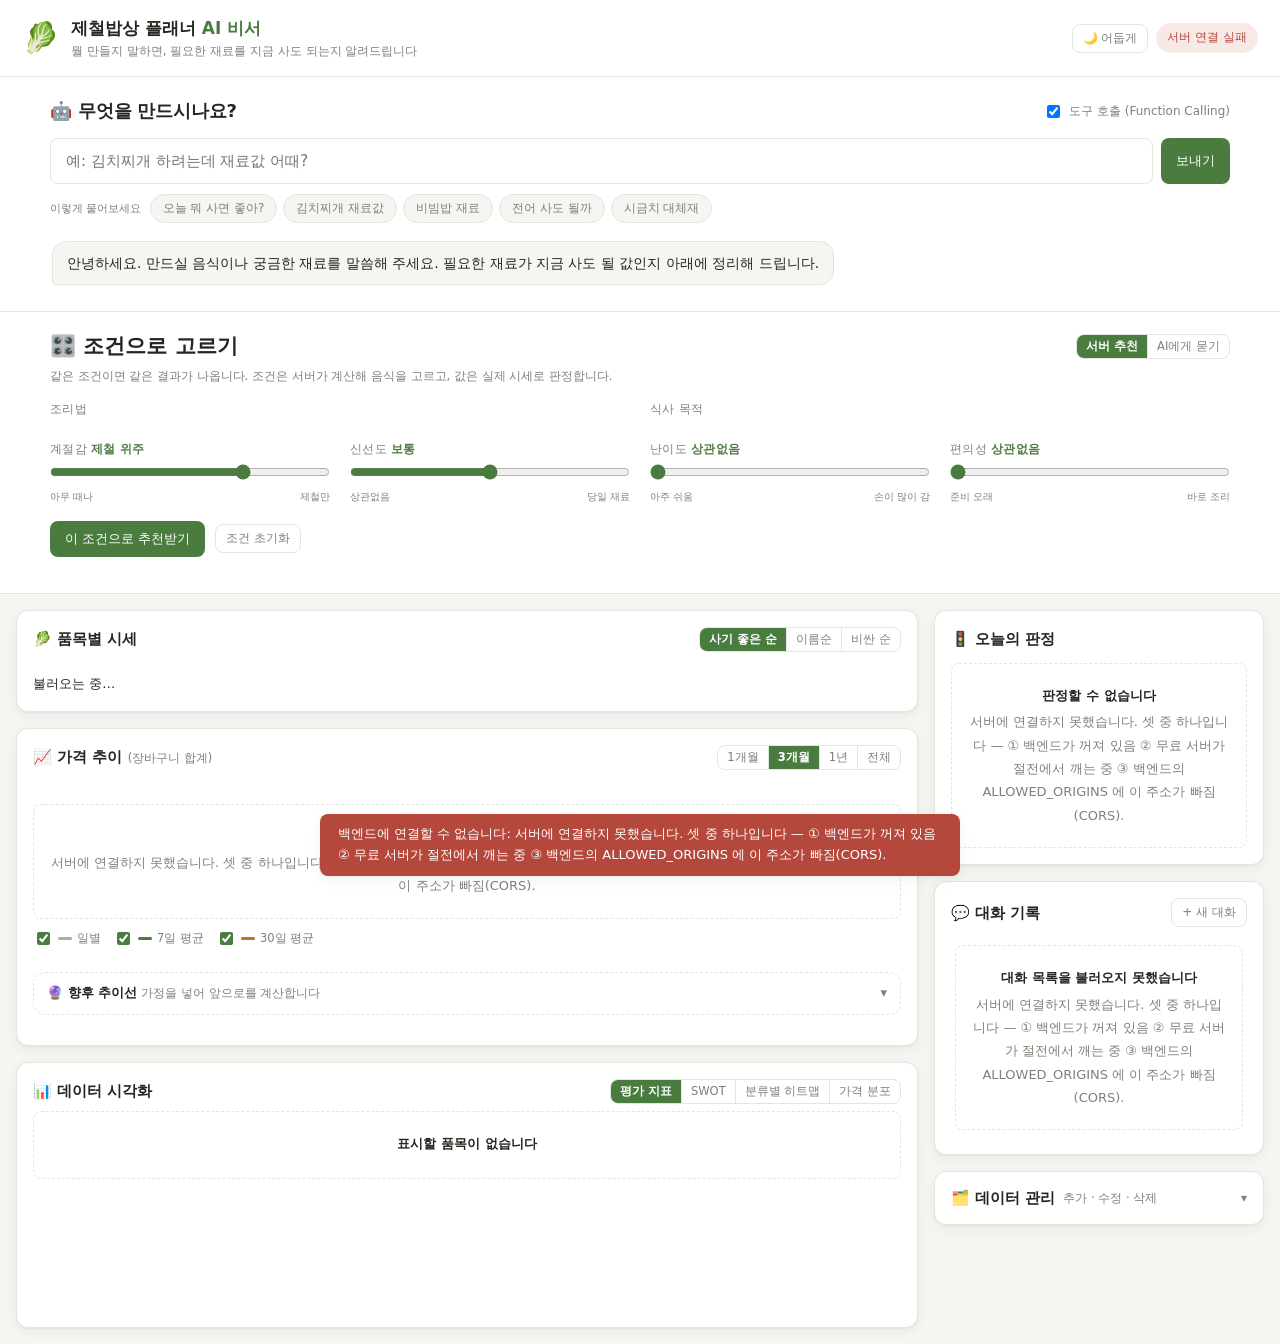
==== frontend/index.html @ d3791ad2 "feat: upload complete 제철밥상 플래너 submission" ====
<!DOCTYPE html>
<html lang="ko">
<head>
  <meta charset="UTF-8" />
  <meta name="viewport" content="width=device-width, initial-scale=1.0" />
  <title>제철밥상 플래너 · AI 비서</title>
  <link rel="stylesheet" href="style.css" />
  <link rel="icon" href="data:image/svg+xml,<svg xmlns='http://www.w3.org/2000/svg' viewBox='0 0 100 100'><text y='.9em' font-size='90'>🥬</text></svg>" />
</head>
<body>

<header class="topbar">
  <div class="brand">
    <span class="logo">🥬</span>
    <div>
      <h1>제철밥상 플래너 <span class="sub">AI 비서</span></h1>
      <p class="tagline">뭘 만들지 말하면, 필요한 재료를 지금 사도 되는지 알려드립니다</p>
    </div>
  </div>
  <div class="topbar-right">
    <button id="themeBtn" class="btn btn--ghost btn--sm" type="button"
            title="밝은 화면 / 어두운 화면 전환" aria-label="화면 모드 전환">🌙 어둡게</button>
    <div id="conn" class="conn conn--wait">서버 연결 확인 중…</div>
  </div>
</header>

<div id="coldstart" class="coldstart" hidden>
  ⏳ 서버가 절전 상태에서 깨어나는 중입니다. 첫 요청은 최대 60초가 걸릴 수 있어요.
</div>

<!-- ══════════════ 1층: AI 채팅 ══════════════ -->
<section class="hero">
  <div class="hero-inner">

    <div class="hero-head">
      <h2>🤖 무엇을 만드시나요?</h2>
      <label class="toggle">
        <input type="checkbox" id="useTools" checked />
        <span>도구 호출 (Function Calling)</span>
      </label>
    </div>

    <form id="chatForm" class="chat-form">
      <input id="chatInput" type="text" maxlength="2000" autocomplete="off"
             placeholder="예: 김치찌개 하려는데 재료값 어때?" required />
      <button id="sendBtn" type="submit" class="btn btn--primary">보내기</button>
    </form>

    <div class="quick-asks" id="quickAsks">
      <span class="quick-label">이렇게 물어보세요</span>
      <button type="button" data-ask="오늘 뭐 사면 좋아?">오늘 뭐 사면 좋아?</button>
      <button type="button" data-ask="김치찌개 하려는데 재료값 어때?">김치찌개 재료값</button>
      <button type="button" data-ask="비빔밥 수업 하려는데 지금 뭐가 싸?">비빔밥 재료</button>
      <button type="button" data-ask="전어 지금 사도 될까?">전어 사도 될까</button>
      <button type="button" data-ask="시금치가 비싼데 뭘 대신 쓸까?">시금치 대체재</button>
    </div>

    <div id="messages" class="messages"></div>
    <div id="toolTrace" class="tool-trace" hidden></div>
  </div>
</section>

<!-- ══════════════ 2층: 조건으로 고르기 ══════════════ -->
<section class="planner">
  <div class="planner-inner">

    <div class="card-head">
      <h2>🎛️ 조건으로 고르기</h2>
      <div class="seg seg--sm" id="planMode" role="group" aria-label="추천 방식">
        <button type="button" data-mode="server" aria-pressed="true">서버 추천</button>
        <button type="button" data-mode="ai">AI에게 묻기</button>
      </div>
    </div>
    <p class="card-note" id="planModeNote">
      같은 조건이면 같은 결과가 나옵니다. 조건은 서버가 계산해 음식을 고르고, 값은 실제 시세로 판정합니다.
    </p>

    <div class="knobs">
      <div class="knob knob--wide">
        <label>조리법</label>
        <div class="chips" id="prepChips"></div>
      </div>
      <div class="knob knob--wide">
        <label>식사 목적</label>
        <div class="chips" id="purposeChips"></div>
      </div>
      <div class="knob">
        <label for="kSeason">계절감 <b id="kSeasonV">보통</b></label>
        <input type="range" id="kSeason" min="0" max="100" value="70" />
        <span class="knob-ends"><i>아무 때나</i><i>제철만</i></span>
      </div>
      <div class="knob">
        <label for="kFresh">신선도 <b id="kFreshV">보통</b></label>
        <input type="range" id="kFresh" min="0" max="100" value="50" />
        <span class="knob-ends"><i>상관없음</i><i>당일 재료</i></span>
      </div>
      <div class="knob">
        <label for="kDiff">난이도 <b id="kDiffV">상관없음</b></label>
        <input type="range" id="kDiff" min="0" max="5" value="0" />
        <span class="knob-ends"><i>아주 쉬움</i><i>손이 많이 감</i></span>
      </div>
      <div class="knob">
        <label for="kConv">편의성 <b id="kConvV">상관없음</b></label>
        <input type="range" id="kConv" min="0" max="5" value="0" />
        <span class="knob-ends"><i>준비 오래</i><i>바로 조리</i></span>
      </div>
    </div>

    <div class="planner-actions">
      <button id="planBtn" class="btn btn--primary" type="button">이 조건으로 추천받기</button>
      <button id="planReset" class="btn btn--ghost btn--sm" type="button">조건 초기화</button>
      <span class="muted" id="planCount"></span>
    </div>

    <div id="planResult" class="plan-result"></div>
  </div>
</section>

<main class="layout">

  <div class="main-col">

    <!-- 대화·추천에서 뽑힌 장바구니 -->
    <section class="card" id="cartCard" hidden>
      <div class="card-head">
        <h2>🛒 필요한 재료</h2>
        <button id="clearFocus" class="btn btn--ghost btn--sm" type="button">전체 보기</button>
      </div>
      <p class="card-note" id="cartReason"></p>
      <div id="cartBoard" class="board"></div>
    </section>

    <!-- 품목별 시세 -->
    <section class="card">
      <div class="card-head">
        <h2 id="boardTitle">🥬 품목별 시세</h2>
        <div class="seg seg--sm" id="sortSeg" role="group" aria-label="정렬">
          <button type="button" data-sort="verdict" aria-pressed="true">사기 좋은 순</button>
          <button type="button" data-sort="name">이름순</button>
          <button type="button" data-sort="price">비싼 순</button>
        </div>
      </div>
      <div class="cat-bar" id="catBar"></div>
      <div id="itemBoard" class="board">불러오는 중…</div>
    </section>

    <!-- 가격 추이 + 예측 -->
    <section class="card">
      <div class="card-head">
        <h2>📈 가격 추이 <span class="unit-note" id="chartSubject">(장바구니 합계)</span></h2>
        <div class="seg seg--sm" id="rangeSeg" role="group" aria-label="기간 선택">
          <button type="button" data-range="30">1개월</button>
          <button type="button" data-range="90" aria-pressed="true">3개월</button>
          <button type="button" data-range="365">1년</button>
          <button type="button" data-range="0">전체</button>
        </div>
      </div>
      <div class="cat-bar" id="chartCatBar"></div>
      <div class="item-picker" id="itemPicker"></div>
      <div class="chart-wrap">
        <div id="chart"></div>
        <div id="tip" class="tip" hidden></div>
      </div>
      <div class="legend" id="legend"></div>
      <div class="alt-row" id="altRow"></div>

      <details class="fc" id="fcBox">
        <summary><b>🔮 향후 추이선</b> <span class="fold-hint">가정을 넣어 앞으로를 계산합니다</span></summary>
        <div class="fc-body">
          <div class="fc-knobs">
            <label>앞으로 <b id="fcDaysV">60일</b>
              <input type="range" id="fcDays" min="14" max="180" step="7" value="60" /></label>
            <label>환율 <b id="fcFxV">+0%</b>
              <input type="range" id="fcFx" min="-20" max="20" value="0" /></label>
            <label>작황 악화 <b id="fcWeatherV">+0%</b>
              <input type="range" id="fcWeather" min="-20" max="20" value="0" /></label>
            <label>운송비 <b id="fcFuelV">+0%</b>
              <input type="range" id="fcFuel" min="-20" max="20" value="0" /></label>
          </div>
          <p class="fc-method" id="fcMethod"></p>
        </div>
      </details>

      <div class="stat-grid" id="statGrid"></div>
    </section>

    <!-- 데이터 시각화 (옛 '데이터 요약' 자리) -->
    <section class="card">
      <div class="card-head">
        <h2>📊 데이터 시각화</h2>
        <div class="seg seg--sm" id="vizSeg" role="group" aria-label="시각화 종류">
          <button type="button" data-viz="radar" aria-pressed="true">평가 지표</button>
          <button type="button" data-viz="swot">SWOT</button>
          <button type="button" data-viz="heat">분류별 히트맵</button>
          <button type="button" data-viz="dist">가격 분포</button>
        </div>
      </div>
      <p class="card-note" id="vizNote"></p>
      <div id="vizBody" class="viz-body">불러오는 중…</div>
    </section>

  </div>

  <aside class="side">

    <section class="card">
      <h2>🚦 오늘의 판정</h2>
      <div id="verdictBox" class="verdict">불러오는 중…</div>
    </section>

    <section class="card">
      <div class="card-head">
        <h2>💬 대화 기록</h2>
        <button id="newChatBtn" class="btn btn--ghost btn--sm">+ 새 대화</button>
      </div>
      <ul id="convList" class="conv-list"><li class="muted">불러오는 중…</li></ul>
    </section>

    <details class="card card--fold">
      <summary><h2>🗂️ 데이터 관리</h2><span class="fold-hint">추가 · 수정 · 삭제</span></summary>
      <div class="fold-body">
        <form id="dataForm" class="data-form">
          <input type="hidden" id="editingId" />
          <label>날짜<input type="date" id="fDate" required /></label>
          <label>가격(원/kg)<input type="number" id="fValue" min="0" step="10" required /></label>
          <label>품목<input type="text" id="fMemo" maxlength="200" placeholder="예: 배추" list="itemNames" /></label>
          <datalist id="itemNames"></datalist>
          <div class="form-actions">
            <button type="submit" id="dataSubmitBtn" class="btn btn--primary btn--sm">추가</button>
            <button type="button" id="cancelEditBtn" class="btn btn--ghost btn--sm" hidden>취소</button>
          </div>
        </form>

        <div class="card-head">
          <h3>최근 기록</h3>
          <button id="reloadDataBtn" class="btn btn--ghost btn--sm">새로고침</button>
        </div>
        <ul id="dataList" class="data-list"><li class="muted">불러오는 중…</li></ul>

        <div class="export-row">
          <span class="muted">내보내기</span>
          <button id="csvBtn" class="btn btn--ghost btn--sm" type="button">CSV</button>
          <button id="jsonBtn" class="btn btn--ghost btn--sm" type="button">JSON</button>
        </div>
        <div id="summaryBox" class="summary summary--mini"></div>
      </div>
    </details>

  </aside>

</main>

<div id="toast" class="toast" hidden></div>

<script src="config.js"></script>
<script src="app.js"></script>
<script src="viz.js"></script>
</body>
</html>
---- frontend/style.css ----
/* ================================================================
   색은 전부 토큰으로만 쓴다. 그래야 다크 모드에서 한 곳만 바꾸면 된다.

   3단으로 정의하는 이유
     1) :root                        기본(밝은 화면)
     2) @media (prefers-color-scheme) 사용자가 OS 를 어둡게 써둔 경우
     3) :root[data-theme="dark"]      화면의 토글로 직접 고른 경우
   2번만 있으면 토글이 안 먹고, 3번만 있으면 OS 설정을 무시하게 된다.
   ================================================================ */
:root {
  color-scheme: light dark;
  --bg: #f5f6f2;
  --card: #ffffff;
  --ink: #22271f;
  --muted: #7a8377;
  --line: #e2e6dd;
  --accent: #4a7c3f;
  --accent-soft: #eaf2e6;
  --warn: #b4761f;
  --danger: #b4483c;
  --grid: #e8ece4;
  --radius: 12px;
  --shadow: 0 1px 2px rgba(30, 40, 25, .05), 0 4px 14px rgba(30, 40, 25, .05);
}

@media (prefers-color-scheme: dark) {
  :root:not([data-theme="light"]) {
    --bg: #11150f;
    --card: #1a1f17;
    --ink: #e6ece1;
    --muted: #8d978a;
    --line: #2b332a;
    --accent: #7db86a;
    --accent-soft: #1e2a1b;
    --warn: #d9a55e;
    --danger: #e08a7c;
    --grid: #262e24;
    --shadow: 0 1px 2px rgba(0, 0, 0, .4), 0 8px 24px rgba(0, 0, 0, .35);
  }
}

:root[data-theme="dark"] {
  --bg: #11150f;
  --card: #1a1f17;
  --ink: #e6ece1;
  --muted: #8d978a;
  --line: #2b332a;
  --accent: #7db86a;
  --accent-soft: #1e2a1b;
  --warn: #d9a55e;
  --danger: #e08a7c;
  --grid: #262e24;
  --shadow: 0 1px 2px rgba(0, 0, 0, .4), 0 8px 24px rgba(0, 0, 0, .35);
}

* { box-sizing: border-box; }

body {
  margin: 0;
  background: var(--bg);
  color: var(--ink);
  font-family: "Pretendard", -apple-system, BlinkMacSystemFont, "Apple SD Gothic Neo",
               "Malgun Gothic", system-ui, sans-serif;
  font-size: 14px;
  line-height: 1.6;
}

/* ---------------- topbar ---------------- */
.topbar {
  display: flex; align-items: center; justify-content: space-between;
  gap: 16px; padding: 14px 22px;
  background: var(--card); border-bottom: 1px solid var(--line);
}
.brand { display: flex; align-items: center; gap: 12px; }
.logo { font-size: 30px; }
.topbar h1 { margin: 0; font-size: 17px; font-weight: 700; }
.topbar h1 .sub { color: var(--accent); font-weight: 600; }
.tagline { margin: 0; font-size: 12px; color: var(--muted); }

.conn { font-size: 12px; padding: 5px 11px; border-radius: 999px; white-space: nowrap; }
.conn--wait { background: #f0eee4; color: var(--warn); }
.conn--ok   { background: var(--accent-soft); color: var(--accent); }
.conn--err  { background: #f8e9e7; color: var(--danger); }

.coldstart {
  margin: 0; padding: 9px 22px; font-size: 13px;
  background: #fdf6e3; color: var(--warn); border-bottom: 1px solid #f0e4c4;
}

/* ---------------- 1층: AI 채팅 (전체 폭) ----------------
   대화가 이 앱의 입구다. 다른 카드와 같은 크기로 옆에 두면
   '무엇부터 해야 하는지'가 보이지 않아서, 폭 전체를 주고 맨 위에 둔다. */
.hero {
  background: var(--card); border-bottom: 1px solid var(--line);
  padding: 20px 16px 22px;
}
.hero-inner { max-width: 1180px; margin: 0 auto; }
.hero-head {
  display: flex; align-items: center; justify-content: space-between;
  gap: 12px; flex-wrap: wrap;
}
.hero-head h2 { margin: 0; font-size: 18px; letter-spacing: -.01em; }
.hero .chat-form { margin-top: 12px; }
.hero .chat-form input { padding: 13px 15px; font-size: 15px; }

.quick-asks { display: flex; flex-wrap: wrap; gap: 6px; align-items: center; margin-top: 10px; }
.quick-label { font-size: 11px; color: var(--muted); margin-right: 2px; }
.quick-asks button {
  border: 1px solid var(--line); background: var(--bg); color: var(--muted);
  border-radius: 999px; font-family: inherit; font-size: 12px;
  padding: 5px 12px; cursor: pointer; transition: .12s;
}
.quick-asks button:hover { border-color: var(--accent); color: var(--accent); background: var(--accent-soft); }

.hero .messages { max-height: 320px; margin-top: 14px; }

/* ---------------- layout ---------------- */
.layout {
  display: grid;
  grid-template-columns: minmax(0, 1fr) 330px;
  gap: 16px; padding: 16px; align-items: start;
  max-width: 1500px; margin: 0 auto;
}
.side, .middle, .main-col { display: flex; flex-direction: column; gap: 16px; min-width: 0; }

.card {
  background: var(--card); border: 1px solid var(--line);
  border-radius: var(--radius); padding: 16px; box-shadow: var(--shadow);
}
.card h2 { margin: 0 0 12px; font-size: 15px; }
.card-note { margin: -6px 0 13px; font-size: 11.5px; color: var(--muted); line-height: 1.55; }
.unit-note { font-size: 11.5px; font-weight: 400; color: var(--muted); }
.card h3 { margin: 0; font-size: 13px; color: var(--muted); }
.card-head { display: flex; align-items: center; justify-content: space-between; gap: 8px; margin-bottom: 10px; }
.card-head h2 { margin: 0; }
.muted { color: var(--muted); font-size: 13px; }

/* ---------------- buttons ---------------- */
.btn {
  border: 1px solid transparent; border-radius: 8px; cursor: pointer;
  font-family: inherit; font-size: 13px; padding: 8px 14px; transition: .15s;
}
.btn--primary { background: var(--accent); color: #fff; }
.btn--primary:hover:not(:disabled) { background: #3d6834; }
.btn--ghost { background: transparent; color: var(--muted); border-color: var(--line); }
.btn--ghost:hover { background: var(--bg); color: var(--ink); }
.btn--sm { padding: 5px 10px; font-size: 12px; }
.btn:disabled { opacity: .5; cursor: not-allowed; }

/* ---------------- summary ---------------- */
.summary { font-size: 13px; }
.summary dl { display: grid; grid-template-columns: auto 1fr; gap: 4px 12px; margin: 0; }
.summary dt { color: var(--muted); }
.summary dd { margin: 0; text-align: right; font-variant-numeric: tabular-nums; }
.trend-pill {
  display: inline-block; margin-top: 10px; padding: 4px 10px;
  border-radius: 999px; font-size: 12px; background: var(--accent-soft); color: var(--accent);
}
.trend-pill.up   { background: #fbeceb; color: var(--danger); }
.trend-pill.down { background: #e8f0fa; color: #2f6099; }

/* ---------------- 판정 카드 ---------------- */
.verdict { font-size: 13px; }

/* 숫자만 보여주면 무슨 값인지 알 수 없다. 대상을 맨 위에 밝힌다. */
.subject {
  padding-bottom: 10px; margin-bottom: 12px; border-bottom: 1px solid var(--line);
}
.subject b { display: block; font-size: 13.5px; font-weight: 700; }
.subject span { display: block; font-size: 11.5px; color: var(--muted); margin-top: 2px; line-height: 1.5; }

.chip {
  font-size: 11.5px; padding: 2px 9px; border-radius: 999px;
  border: 1px solid var(--line); color: var(--muted); background: var(--bg);
}
.chip--good { border-color: var(--accent); color: var(--accent); background: var(--accent-soft); }
.chip--bad { border-color: var(--danger); color: var(--danger); background: transparent; }

.pick-row { display: flex; flex-wrap: wrap; gap: 5px; align-items: center; margin-top: 11px; }
.pick-label { font-size: 10.5px; letter-spacing: .08em; font-weight: 700; width: 100%; }
.pick-label.good { color: var(--accent); }
.pick-label.bad { color: var(--danger); }

.basket-line {
  margin-top: 13px; padding: 9px 11px; border-radius: 8px;
  background: var(--bg); font-size: 12px; color: var(--muted); line-height: 1.6;
}
.basket-line b { color: var(--ink); font-variant-numeric: tabular-nums; }

/* ---------------- 품목별 시세판 ---------------- */
.board { font-size: 13px; }
.board-head, .board-row {
  display: grid; grid-template-columns: 1.5fr 1fr .8fr .7fr 1.5fr;
  gap: 6px; align-items: center; padding: 8px 6px;
}
.board-head {
  font-size: 10px; letter-spacing: .06em; color: var(--muted);
  border-bottom: 1px solid var(--line);
}
.board-head span:not(:first-child) { text-align: right; }
.board-head span:last-child { text-align: right; }

.board-row {
  width: 100%; background: transparent; border: 0; border-bottom: 1px solid var(--line);
  border-left: 3px solid transparent; cursor: pointer; text-align: left;
  font-family: inherit; color: inherit; transition: background .12s;
}
.board-row:hover { background: var(--bg); }
.board-row[aria-expanded="true"] { background: var(--accent-soft); }
.board-row:focus-visible { outline: 2px solid var(--accent); outline-offset: -2px; }
.tone-border-good { border-left-color: var(--accent); }
.tone-border-warn { border-left-color: var(--warn); }
.tone-border-bad { border-left-color: var(--danger); }
.tone-border-mid { border-left-color: var(--line); }

.bi-name { font-weight: 600; display: flex; flex-direction: column; gap: 1px; min-width: 0; }
.bi-name em { font-style: normal; font-size: 10px; color: var(--muted); font-weight: 400; }
.bi-price, .bi-pct { text-align: right; font-variant-numeric: tabular-nums; }
.bi-pct { font-weight: 600; font-size: 12px; }
/* 숫자 옆의 작은 라벨. '평년'·'전주' 를 붙여 두면 표 머리글을 안 봐도 뜻이 통한다. */
.bi-price em, .bi-pct em {
  display: block; font-style: normal; font-size: 9.5px;
  font-weight: 400; color: var(--muted); letter-spacing: .02em;
}
.bi-verdict { text-align: right; font-size: 11.5px; font-weight: 600; }

.board-detail {
  max-height: 0; overflow: hidden; padding: 0 10px;
  background: var(--bg); border-bottom: 1px solid var(--line);
  transition: max-height .2s ease, padding .2s ease;
}
.board-detail.open { max-height: 260px; padding: 11px 10px 13px; }
.board-detail p { margin: 0 0 7px; font-size: 12.5px; line-height: 1.6; }
.detail-actions { display: flex; gap: 6px; flex-wrap: wrap; margin-top: 4px; }

/* ---------------- 대화에서 뽑힌 장바구니 ---------------- */
#cartCard { border-color: var(--accent); box-shadow: 0 0 0 3px var(--accent-soft), var(--shadow); }
.cart-total {
  display: flex; align-items: baseline; justify-content: space-between;
  padding: 11px 8px 4px; font-size: 12.5px; color: var(--muted);
}
.cart-total b { font-size: 17px; color: var(--ink); font-variant-numeric: tabular-nums; }
.cart-advice {
  margin: 6px 0 0; padding: 9px 11px; border-radius: 8px;
  background: var(--bg); font-size: 12.5px; line-height: 1.65; color: var(--muted);
}
.cart-advice b { color: var(--ink); }

/* ---------------- 접히는 카드 (관리·통계) ----------------
   매번 쓰는 기능이 아니라 접어 둔다. 지우지는 않는다 — 과제 요구사항이다. */
.card--fold { padding: 0; }
.card--fold > summary {
  display: flex; align-items: center; gap: 8px; cursor: pointer;
  padding: 14px 16px; list-style: none;
}
.card--fold > summary::-webkit-details-marker { display: none; }
.card--fold > summary::after { content: "▾"; margin-left: auto; color: var(--muted); font-size: 12px; }
.card--fold[open] > summary::after { content: "▴"; }
.card--fold[open] > summary { border-bottom: 1px solid var(--line); }
.card--fold > summary h2 { margin: 0; }
.card--fold > summary:hover { background: var(--bg); }
.fold-hint { font-size: 11.5px; color: var(--muted); }
.fold-body { padding: 14px 16px 16px; }

/* ---------------- 그래프 품목 선택 ---------------- */
.item-picker { display: flex; flex-wrap: wrap; gap: 5px; margin-top: 12px; }
.pick-chip {
  border: 1px solid var(--line); background: var(--card); color: var(--muted);
  border-radius: 999px; font-family: inherit; font-size: 12px;
  padding: 4px 11px; cursor: pointer; transition: .12s;
}
.pick-chip:hover { border-color: var(--accent); color: var(--ink); }
.pick-chip[aria-pressed="true"] {
  background: var(--accent); border-color: var(--accent); color: var(--card); font-weight: 700;
}
.verdict-head { display: flex; align-items: baseline; gap: 8px; flex-wrap: wrap; }
.verdict-label {
  font-size: 17px; font-weight: 700; letter-spacing: -.01em;
}
.verdict-price { margin-left: auto; font-size: 17px; font-weight: 600; font-variant-numeric: tabular-nums; }
.tone-good { color: var(--accent); }
.tone-mid  { color: var(--muted); }
.tone-warn { color: var(--warn); }
.tone-bad  { color: var(--danger); }

.verdict-reason { margin: 9px 0 0; color: var(--muted); line-height: 1.65; }

/* 0을 가운데 둔 좌우 막대 — 평년보다 싼지 비싼지를 한눈에 */
.meter { position: relative; height: 7px; border-radius: 4px; background: var(--bg); margin: 14px 0 0; overflow: hidden; }
.meter i { position: absolute; top: 0; bottom: 0; border-radius: 4px; }
.meter .zero { position: absolute; top: -3px; bottom: -3px; left: 50%; width: 1px; background: var(--line); }
.meter-labels { display: flex; justify-content: space-between; font-size: 10.5px; color: var(--muted); margin-top: 5px; }

.axes { display: grid; grid-template-columns: 1fr 1fr; gap: 10px; margin-top: 14px; }
.axis {
  background: var(--bg); border-radius: 8px; padding: 9px 11px;
}
.axis-name { font-size: 10.5px; letter-spacing: .1em; color: var(--muted); }
.axis-value { font-size: 16px; font-weight: 600; font-variant-numeric: tabular-nums; margin-top: 2px; }
.axis-sub { font-size: 11px; color: var(--muted); }

.basis-note {
  margin-top: 12px; padding-top: 10px; border-top: 1px dashed var(--line);
  font-size: 11.5px; color: var(--muted); line-height: 1.6;
}

/* ---------------- 빈 상태 ---------------- */
.empty {
  border: 1px dashed var(--line); border-radius: 8px;
  padding: 20px 16px; text-align: center; color: var(--muted);
  font-size: 13px; line-height: 1.8;
}
.empty b { color: var(--ink); display: block; margin-bottom: 3px; }

/* ---------------- 차트 ---------------- */
.topbar-right { display: flex; align-items: center; gap: 8px; }

.seg { display: inline-flex; border: 1px solid var(--line); border-radius: 8px; overflow: hidden; }
.seg button {
  border: 0; border-right: 1px solid var(--line); background: transparent;
  color: var(--muted); font-family: inherit; font-size: 12px; padding: 5px 11px; cursor: pointer;
}
.seg button:last-child { border-right: 0; }
.seg button:hover { background: var(--bg); color: var(--ink); }
.seg button[aria-pressed="true"] { background: var(--accent); color: var(--card); font-weight: 700; }
.seg--sm button { font-size: 11.5px; padding: 4px 9px; }

.chart-wrap { position: relative; margin-top: 12px; }
.chart-wrap svg { display: block; width: 100%; height: auto; overflow: visible; }
.gridline { stroke: var(--grid); stroke-width: 1; }
.axis-text { fill: var(--muted); font-size: 10px; font-variant-numeric: tabular-nums; }
.series-line { fill: none; stroke-width: 1.6; stroke-linejoin: round; stroke-linecap: round; }
.hit { fill: transparent; cursor: crosshair; }
.cursor-line { stroke: var(--muted); stroke-width: 1; stroke-dasharray: 3 3; }
.cursor-dot { stroke: var(--card); stroke-width: 2; }

.tip {
  position: absolute; pointer-events: none; z-index: 3;
  background: var(--ink); color: var(--card); border-radius: 7px;
  padding: 7px 10px; font-size: 11.5px; line-height: 1.6; white-space: nowrap;
  box-shadow: var(--shadow);
}
.tip b { font-variant-numeric: tabular-nums; }
.tip i { display: inline-block; width: 8px; height: 3px; border-radius: 2px; margin-right: 5px; vertical-align: middle; }

.legend { display: flex; flex-wrap: wrap; gap: 12px; margin-top: 10px; font-size: 11.5px; color: var(--muted); }
.legend label { display: inline-flex; align-items: center; gap: 5px; cursor: pointer; }
.legend input { width: 13px; height: 13px; accent-color: var(--accent); }
.legend .sw { width: 14px; height: 3px; border-radius: 2px; display: inline-block; }

.stat-grid {
  display: grid; grid-template-columns: repeat(auto-fit, minmax(78px, 1fr));
  gap: 8px; margin-top: 14px;
}
.stat-grid div { background: var(--bg); border-radius: 8px; padding: 8px 9px; }
.stat-grid .k { font-size: 10px; letter-spacing: .06em; color: var(--muted); }
.stat-grid .v { font-size: 14px; font-weight: 600; font-variant-numeric: tabular-nums; margin-top: 2px; }

.export-row {
  display: flex; align-items: center; gap: 7px; margin-top: 14px;
  padding-top: 12px; border-top: 1px dashed var(--line);
}
.export-row .muted { margin-right: auto; font-size: 11.5px; }

/* ---------------- chat ---------------- */
.chat-card { display: flex; flex-direction: column; min-height: 400px; }
.toggle { display: flex; align-items: center; gap: 6px; font-size: 12px; color: var(--muted); cursor: pointer; }

.messages { flex: 1; overflow-y: auto; max-height: 60vh; padding: 4px 2px; display: flex; flex-direction: column; gap: 12px; }
.msg { display: flex; }
.msg--user { justify-content: flex-end; }
.bubble {
  max-width: 78%; padding: 10px 14px; border-radius: 14px;
  border: 1px solid var(--line); background: var(--bg); white-space: pre-wrap; word-break: break-word;
}
.msg--user .bubble { background: var(--accent); color: #fff; border-color: var(--accent); border-bottom-right-radius: 4px; }
.msg--assistant .bubble { border-bottom-left-radius: 4px; }

.loading-dots span {
  display: inline-block; width: 6px; height: 6px; margin-right: 4px; border-radius: 50%;
  background: var(--muted); animation: blink 1.2s infinite;
}
.loading-dots span:nth-child(2) { animation-delay: .2s; }
.loading-dots span:nth-child(3) { animation-delay: .4s; }
@keyframes blink { 0%, 60%, 100% { opacity: .25 } 30% { opacity: 1 } }

.tool-trace {
  margin-top: 10px; padding: 9px 12px; border-radius: 8px;
  background: #f4f6f0; border: 1px dashed var(--line);
  font-size: 12px; color: var(--muted); font-family: ui-monospace, Menlo, monospace;
}

.chat-form { display: flex; gap: 8px; margin-top: 14px; }
.chat-form input {
  flex: 1; padding: 11px 13px; border: 1px solid var(--line);
  border-radius: 8px; font-family: inherit; font-size: 14px;
}
.chat-form input:focus { outline: 2px solid var(--accent-soft); border-color: var(--accent); }

/* ---------------- data form / lists ---------------- */
.data-form { display: flex; flex-direction: column; gap: 8px; margin-bottom: 18px; }
.data-form label { display: flex; flex-direction: column; gap: 3px; font-size: 12px; color: var(--muted); }
.data-form input {
  padding: 8px 10px; border: 1px solid var(--line); border-radius: 7px;
  font-family: inherit; font-size: 13px; color: var(--ink);
}
.form-actions { display: flex; gap: 6px; margin-top: 2px; }

.data-list, .conv-list { list-style: none; margin: 8px 0 0; padding: 0; max-height: 340px; overflow-y: auto; }
.data-list li, .conv-list li {
  padding: 8px 4px; border-bottom: 1px solid var(--line); font-size: 13px;
  display: flex; align-items: center; gap: 8px;
}
.data-list li:last-child, .conv-list li:last-child { border-bottom: none; }
.row-main { flex: 1; min-width: 0; }
.row-date { color: var(--muted); font-size: 11px; }
.row-value { font-weight: 600; font-variant-numeric: tabular-nums; }
.row-memo { color: var(--muted); }
.row-actions { display: flex; gap: 4px; }
.icon-btn {
  border: none; background: none; cursor: pointer; padding: 3px 5px;
  border-radius: 5px; font-size: 12px; color: var(--muted);
}
.icon-btn:hover { background: var(--bg); color: var(--ink); }
.icon-btn.del:hover { background: #f8e9e7; color: var(--danger); }

.conv-list li { cursor: pointer; }
.conv-list li:hover { background: var(--bg); }
.conv-list .title { font-weight: 600; display: block; overflow: hidden; text-overflow: ellipsis; white-space: nowrap; }
.conv-list .preview { color: var(--muted); font-size: 12px; display: block; overflow: hidden; text-overflow: ellipsis; white-space: nowrap; }
.conv-list li.active { background: var(--accent-soft); }

/* ---------------- toast ---------------- */
.toast {
  position: fixed; bottom: 24px; left: 50%; transform: translateX(-50%);
  background: var(--ink); color: #fff; padding: 10px 18px;
  border-radius: 8px; font-size: 13px; z-index: 50; box-shadow: var(--shadow);
}

/* ---------------- responsive ---------------- */
@media (max-width: 1100px) {
  .layout { grid-template-columns: 1fr; }
  .middle { order: -1; }
  .chat-card { min-height: auto; }
}

@media (max-width: 700px) {
  /* 좁은 화면에서는 표를 2줄로 접는다. 5칸을 억지로 밀어 넣으면 숫자가 겹친다. */
  .board-head { display: none; }
  .board-row {
    grid-template-columns: 1fr auto auto; grid-auto-rows: auto;
    row-gap: 3px; column-gap: 12px; padding: 11px 8px;
  }
  .bi-name { grid-column: 1; grid-row: 1; }
  .bi-verdict { grid-column: 2 / span 2; grid-row: 1; }
  .bi-price { grid-column: 1; grid-row: 2; text-align: left; }
  .board-row > span:nth-child(3) { grid-column: 2; grid-row: 2; }
  .board-row > span:nth-child(4) { grid-column: 3; grid-row: 2; }
  .bi-price em, .bi-pct em { display: inline; margin-left: 3px; font-size: 10px; }

  .topbar { flex-wrap: wrap; padding: 12px 14px; gap: 8px; }
  .topbar h1 { font-size: 15px; }
  .brand { flex: 1 1 100%; }
  .tagline { font-size: 11.5px; }
  .topbar-right { width: 100%; justify-content: flex-end; }

  .hero { padding: 16px 12px 18px; }
  .hero-head h2 { font-size: 16px; }
  .layout { padding: 12px; }
  .seg--sm button { padding: 5px 8px; }
}

/* ==========================================================================
   조건 손잡이 · 분류 · 시각화 · 예측
   ========================================================================== */

/* ---------------- 2층: 조건으로 고르기 ---------------- */
.planner {
  background: var(--card); border-bottom: 1px solid var(--line);
  padding: 18px 16px 20px;
}
.planner-inner { max-width: 1180px; margin: 0 auto; }
.planner .card-head { margin-bottom: 4px; }
.planner .card-note { margin: 0 0 14px; }

/* 4칸 격자: 윗줄은 칩 두 묶음(각 2칸), 아랫줄은 손잡이 4개.
   auto-fit 으로 두면 칩 묶음 옆에 손잡이가 끼어들어 줄이 어긋난다. */
.knobs { display: grid; grid-template-columns: repeat(4, 1fr); gap: 16px 20px; }
.knob--wide { grid-column: span 2; }
@media (max-width: 1000px) { .knobs { grid-template-columns: repeat(2, 1fr); } }
.knob label {
  display: block; font-size: 11.5px; color: var(--muted);
  letter-spacing: .03em; margin-bottom: 6px;
}
.knob label b { color: var(--accent); font-weight: 700; }
.knob input[type="range"] { width: 100%; accent-color: var(--accent); margin: 0; }
.knob-ends {
  display: flex; justify-content: space-between; margin-top: 2px;
}
.knob-ends i { font-style: normal; font-size: 10px; color: var(--muted); }

.chips { display: flex; flex-wrap: wrap; gap: 5px; }
.chip-btn {
  border: 1px solid var(--line); background: var(--bg); color: var(--muted);
  border-radius: 999px; font-family: inherit; font-size: 12px;
  padding: 5px 12px; cursor: pointer; transition: .12s;
}
.chip-btn:hover { border-color: var(--accent); color: var(--ink); }
.chip-btn[aria-pressed="true"] {
  background: var(--accent); border-color: var(--accent); color: var(--card); font-weight: 700;
}

.planner-actions { display: flex; align-items: center; gap: 10px; margin-top: 16px; flex-wrap: wrap; }
.planner-actions .muted { font-size: 11.5px; }

.plan-result {
  display: grid; grid-template-columns: repeat(auto-fill, minmax(250px, 1fr));
  gap: 12px; margin-top: 16px;
}
.dish {
  border: 1px solid var(--line); border-radius: var(--radius);
  padding: 13px 14px; background: var(--bg);
}
.dish header { display: flex; align-items: baseline; gap: 7px; flex-wrap: wrap; }
.dish h3 { margin: 0; font-size: 15px; }
.dish-tag {
  font-size: 10.5px; color: var(--muted); border: 1px solid var(--line);
  border-radius: 999px; padding: 1px 8px; background: var(--card);
}
.dish-cost { margin-left: auto; font-weight: 700; font-variant-numeric: tabular-nums; }
.dish-why { margin: 7px 0 9px; font-size: 12px; color: var(--muted); line-height: 1.55; }

.ing-list { list-style: none; margin: 0 0 10px; padding: 0; display: flex; flex-direction: column; gap: 4px; }
.ing {
  display: flex; align-items: center; gap: 6px; flex-wrap: wrap;
  font-size: 12.5px; padding: 4px 0; border-bottom: 1px dashed var(--line);
}
.ing:last-child { border-bottom: 0; }
.ing-price { margin-left: auto; font-variant-numeric: tabular-nums; color: var(--muted); }
.ing-verdict { font-size: 11px; font-weight: 700; }
.ing--unknown { color: var(--muted); }
.ing--unknown em { font-style: normal; font-size: 10.5px; }

.alt-pill {
  font-size: 10.5px; border: 1px dashed var(--line); border-radius: 999px;
  padding: 1px 7px; color: var(--muted); cursor: help;
}

/* ---------------- 분류 막대 (대·중·소) ---------------- */
.cat-bar { display: flex; flex-direction: column; gap: 5px; margin: 2px 0 12px; }
.cat-row { display: flex; flex-wrap: wrap; gap: 4px; align-items: center; }
.cat-label {
  font-size: 10px; letter-spacing: .06em; color: var(--muted);
  width: 40px; flex: 0 0 40px;
}
.cat-chip {
  border: 1px solid var(--line); background: var(--card); color: var(--muted);
  border-radius: 7px; font-family: inherit; font-size: 11.5px;
  padding: 3px 9px; cursor: pointer; transition: .12s;
}
.cat-chip:hover { border-color: var(--accent); color: var(--ink); }
.cat-chip[aria-pressed="true"] {
  background: var(--accent); border-color: var(--accent); color: var(--card); font-weight: 700;
}
.cat-chip em {
  font-style: normal; font-size: 9.5px; opacity: .65; margin-left: 4px;
}

/* ---------------- 시각화 공통 ---------------- */
.viz-body { min-height: 200px; }
.is-measured-txt { color: var(--accent); }

/* ① 레이더 */
.radar-grid {
  display: grid; grid-template-columns: repeat(auto-fill, minmax(168px, 1fr)); gap: 10px;
}
.radar-card { margin: 0; padding: 6px 4px 10px; border: 1px solid var(--line); border-radius: var(--radius); }
.radar-card svg { display: block; width: 100%; height: auto; }
.radar-web { fill: none; stroke: var(--grid); stroke-width: 1; }
.radar-area { fill: var(--accent); fill-opacity: .18; stroke: var(--accent); stroke-width: 1.6; }
.radar-dot.is-measured { fill: var(--accent); }
.radar-dot.is-ref { fill: var(--card); stroke: var(--muted); stroke-width: 1.4; }
.radar-label { fill: var(--muted); font-size: 10px; }
.radar-label.is-measured { fill: var(--accent); font-weight: 700; }
.radar-card figcaption {
  display: flex; align-items: baseline; gap: 6px; flex-wrap: wrap;
  padding: 0 8px; font-size: 12.5px;
}
.radar-card figcaption .muted { font-size: 10.5px; }
.radar-score { margin-left: auto; font-size: 10.5px; color: var(--accent); font-weight: 700; }

/* ② SWOT */
.swot { display: grid; grid-template-columns: 1fr 1fr; gap: 10px; }
.swot-cell { border: 1px solid var(--line); border-radius: var(--radius); padding: 12px 14px; background: var(--bg); }
.swot-cell h3 { margin: 0 0 8px; font-size: 13px; display: flex; align-items: baseline; gap: 7px; }
.swot-cell h3 em { font-style: normal; font-size: 10.5px; color: var(--muted); font-weight: 400; }
.swot-cell ul { list-style: none; margin: 0; padding: 0; display: flex; flex-direction: column; gap: 5px; }
.swot-cell li { font-size: 12.5px; line-height: 1.5; color: var(--muted); }
.swot-cell li b { color: var(--ink); }
.swot--good { border-left: 3px solid var(--accent); }
.swot--bad { border-left: 3px solid var(--danger); }
.swot--mid { border-left: 3px solid var(--muted); }
.swot--warn { border-left: 3px solid var(--warn); }

/* ③ 히트맵 */
.heat-wrap { overflow-x: auto; }
.heat { border-collapse: collapse; font-size: 11.5px; width: 100%; min-width: 560px; }
.heat th { font-weight: 600; padding: 5px 6px; color: var(--muted); font-size: 10.5px; }
.heat tbody th { text-align: left; white-space: nowrap; color: var(--ink); font-size: 12px; }
.heat tbody th em { display: block; font-style: normal; font-size: 10px; color: var(--muted); }
.heat td {
  text-align: center; padding: 7px 4px; border: 1px solid var(--card);
  font-variant-numeric: tabular-nums; border-radius: 3px;
}
.heat td.na { color: var(--muted); background: var(--bg); }
.heat-legend { display: flex; align-items: center; gap: 5px; margin-top: 10px; font-size: 10.5px; color: var(--muted); }
.heat-legend i { width: 26px; height: 10px; border-radius: 3px; display: inline-block; }
.heat-legend .g { background: color-mix(in srgb, var(--accent) 70%, var(--card)); }
.heat-legend .n { background: var(--card); border: 1px solid var(--line); }
.heat-legend .b { background: color-mix(in srgb, var(--danger) 70%, var(--card)); }

/* ④ 가격 분포 */
.dist { display: flex; flex-direction: column; gap: 7px; }
.dist-row {
  display: grid; grid-template-columns: 74px 1fr 58px 58px;
  align-items: center; gap: 8px; font-size: 12px;
}
.dist-name { font-weight: 600; overflow: hidden; text-overflow: ellipsis; white-space: nowrap; }
.dist-bar {
  position: relative; height: 8px; border-radius: 999px;
  background: linear-gradient(90deg, var(--accent-soft), var(--bg));
  border: 1px solid var(--line);
}
.dist-bar i { position: absolute; top: 50%; transform: translate(-50%, -50%); }
.dist-avg { width: 2px; height: 14px; background: var(--muted); border-radius: 1px; }
.dist-now { width: 10px; height: 10px; border-radius: 50%; border: 2px solid var(--card); }
.tone-bg-good { background: var(--accent); }
.tone-bg-mid { background: var(--muted); }
.tone-bg-warn { background: var(--warn); }
.tone-bg-bad { background: var(--danger); }
.dist-lo, .dist-hi { color: var(--muted); font-variant-numeric: tabular-nums; text-align: right; font-size: 11px; }
.dist-key { margin: 10px 0 0; font-size: 10.5px; color: var(--muted); display: flex; align-items: center; gap: 4px; }
.dist-key i { display: inline-block; }
.dist-key .k-avg { width: 2px; height: 11px; background: var(--muted); }
.dist-key .k-now { width: 9px; height: 9px; border-radius: 50%; background: var(--accent); }

/* ---------------- 향후 추이선 ---------------- */
.fc { margin-top: 14px; border: 1px dashed var(--line); border-radius: var(--radius); }
.fc > summary { cursor: pointer; padding: 10px 13px; font-size: 13px; list-style: none; }
.fc > summary::-webkit-details-marker { display: none; }
.fc > summary::after { content: "▾"; float: right; color: var(--muted); }
.fc[open] > summary::after { content: "▴"; }
.fc-body { padding: 0 13px 13px; }
.fc-knobs { display: grid; grid-template-columns: repeat(auto-fit, minmax(150px, 1fr)); gap: 10px 16px; }
.fc-knobs label { font-size: 11.5px; color: var(--muted); display: block; }
.fc-knobs label b { color: var(--accent); }
.fc-knobs input[type="range"] { width: 100%; accent-color: var(--warn); margin-top: 3px; }
.fc-method {
  margin: 12px 0 0; padding: 9px 11px; border-radius: 8px; background: var(--bg);
  font-size: 11.5px; line-height: 1.65; color: var(--muted);
}
.fc-method b { color: var(--ink); }
.alt-row { display: flex; flex-wrap: wrap; gap: 5px; align-items: center; margin-top: 10px; }
.alt-row .muted { font-size: 11px; }

.fc-band { fill: var(--warn); fill-opacity: .13; stroke: none; }
.fc-line { fill: none; stroke: var(--warn); stroke-width: 2; stroke-dasharray: 5 4; stroke-linecap: round; }
.fc-split { stroke: var(--line); stroke-width: 1; stroke-dasharray: 2 3; }
.fc-tag { fill: var(--warn); font-size: 9px; }
.fc-mark {
  font-style: normal; font-size: 10px; background: var(--warn); color: #fff;
  border-radius: 3px; padding: 0 4px;
}

.summary--mini { margin-top: 14px; }

@media (max-width: 760px) {
  .knobs { grid-template-columns: 1fr; }
  .knob--wide { grid-column: span 1; }
  .swot { grid-template-columns: 1fr; }
  .dist-row { grid-template-columns: 64px 1fr 52px; }
  .dist-hi { display: none; }
  .planner { padding: 14px 12px 16px; }
}
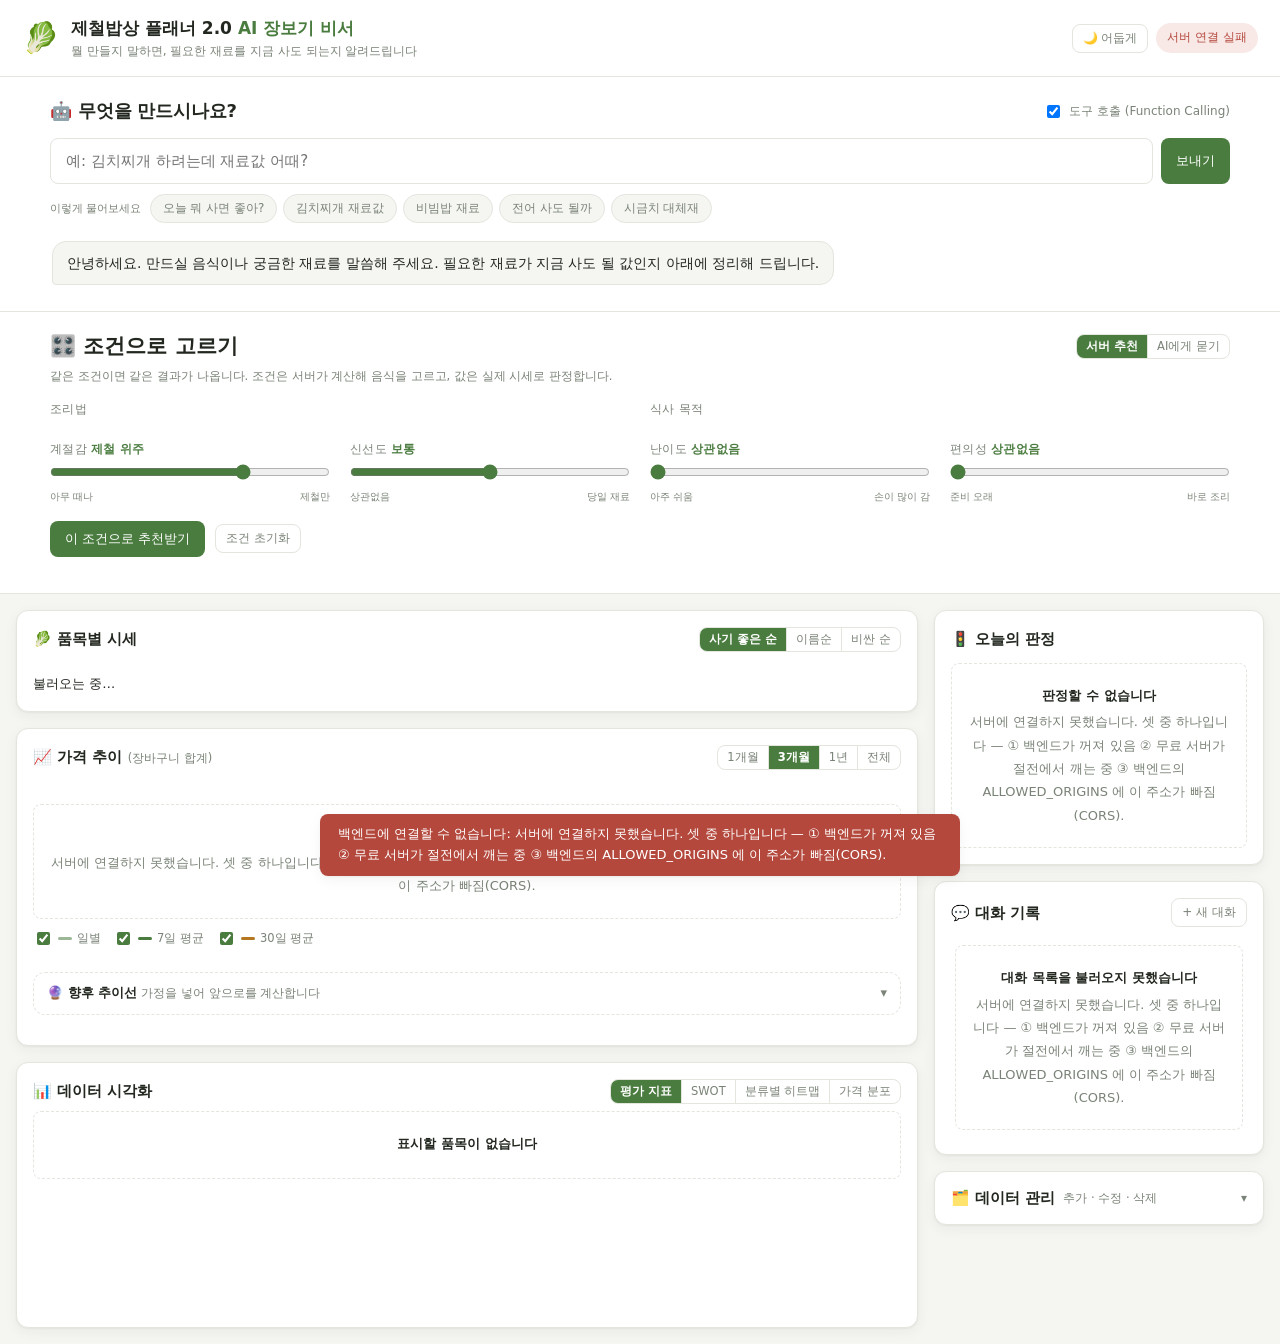
==== commit ae8b190b: "docs: unify 제철밥상 플래너 2.0 branding" ====
--- a/frontend/index.html
+++ b/frontend/index.html
@@ -3,7 +3,7 @@
 <head>
   <meta charset="UTF-8" />
   <meta name="viewport" content="width=device-width, initial-scale=1.0" />
-  <title>제철밥상 플래너 · AI 비서</title>
+  <title>제철밥상 플래너 2.0 · AI 장보기 비서</title>
   <link rel="stylesheet" href="style.css" />
   <link rel="icon" href="data:image/svg+xml,<svg xmlns='http://www.w3.org/2000/svg' viewBox='0 0 100 100'><text y='.9em' font-size='90'>🥬</text></svg>" />
 </head>
@@ -13,7 +13,7 @@
   <div class="brand">
     <span class="logo">🥬</span>
     <div>
-      <h1>제철밥상 플래너 <span class="sub">AI 비서</span></h1>
+      <h1>제철밥상 플래너 2.0 <span class="sub">AI 장보기 비서</span></h1>
       <p class="tagline">뭘 만들지 말하면, 필요한 재료를 지금 사도 되는지 알려드립니다</p>
     </div>
   </div>
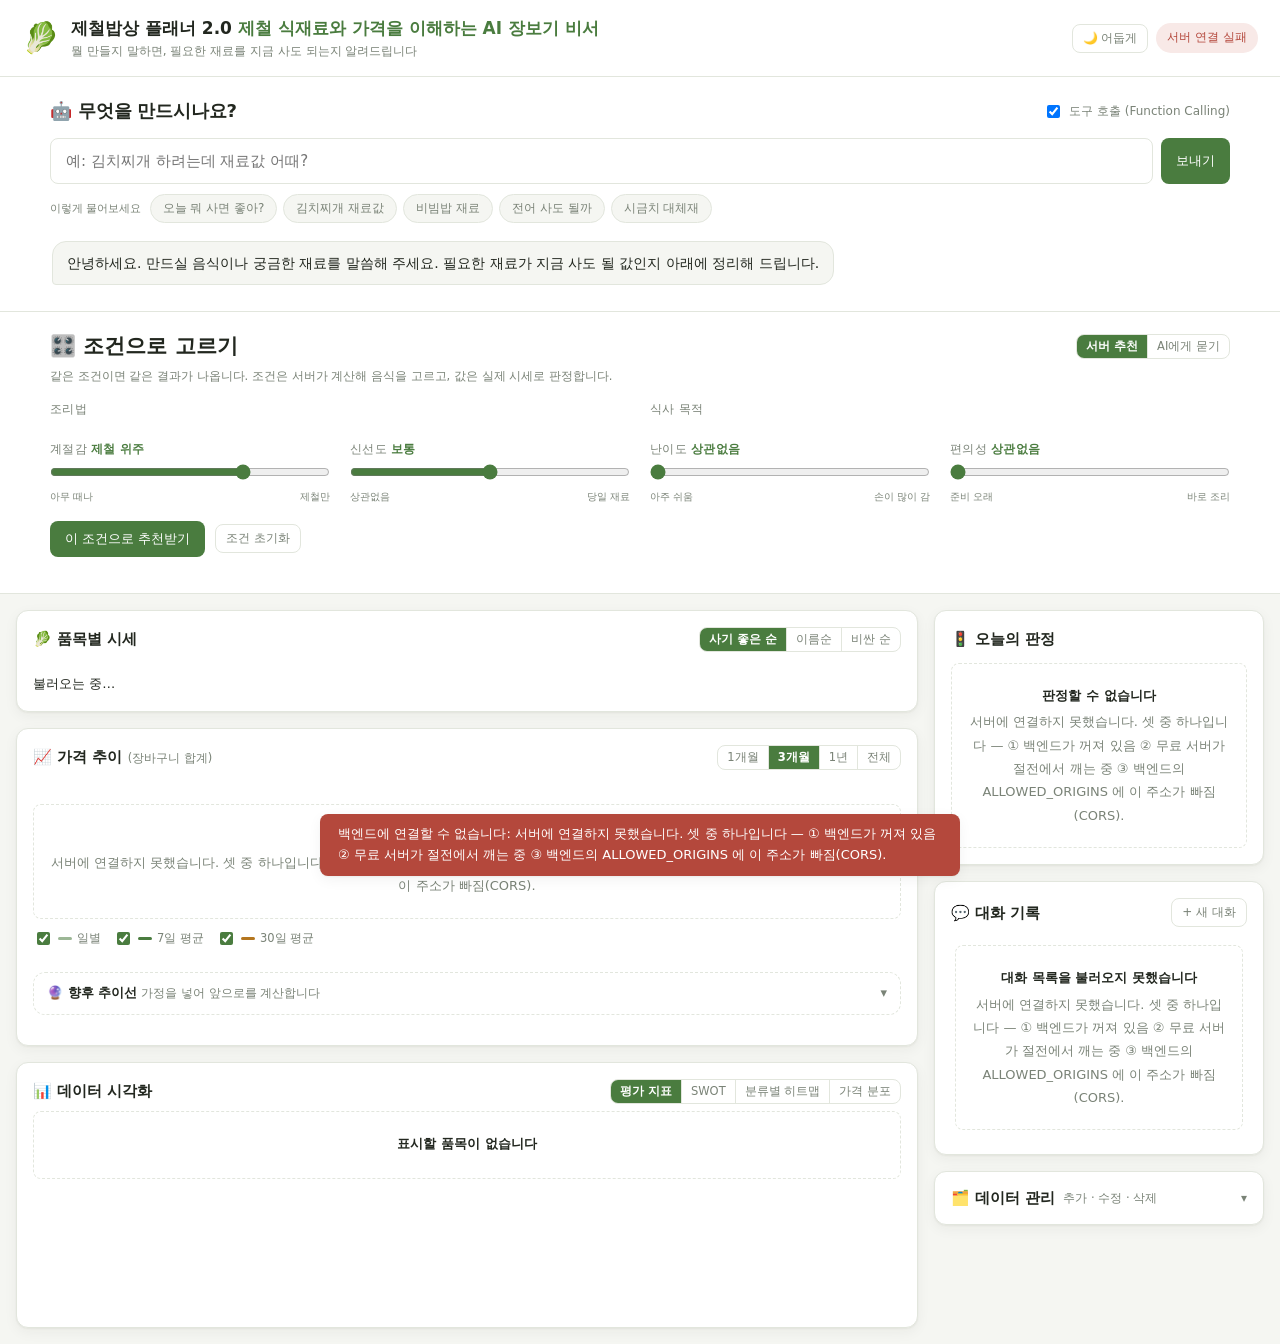
==== commit fddedb14: "fix: apply 2.0 identity to logo and start screen" ====
--- a/frontend/index.html
+++ b/frontend/index.html
@@ -11,9 +11,9 @@
 
 <header class="topbar">
   <div class="brand">
-    <span class="logo">🥬</span>
+    <span class="logo" role="img" aria-label="제철밥상 플래너 2.0 로고" title="제철밥상 플래너 2.0">🥬</span>
     <div>
-      <h1>제철밥상 플래너 2.0 <span class="sub">AI 장보기 비서</span></h1>
+      <h1>제철밥상 플래너 2.0 <span class="sub">제철 식재료와 가격을 이해하는 AI 장보기 비서</span></h1>
       <p class="tagline">뭘 만들지 말하면, 필요한 재료를 지금 사도 되는지 알려드립니다</p>
     </div>
   </div>
